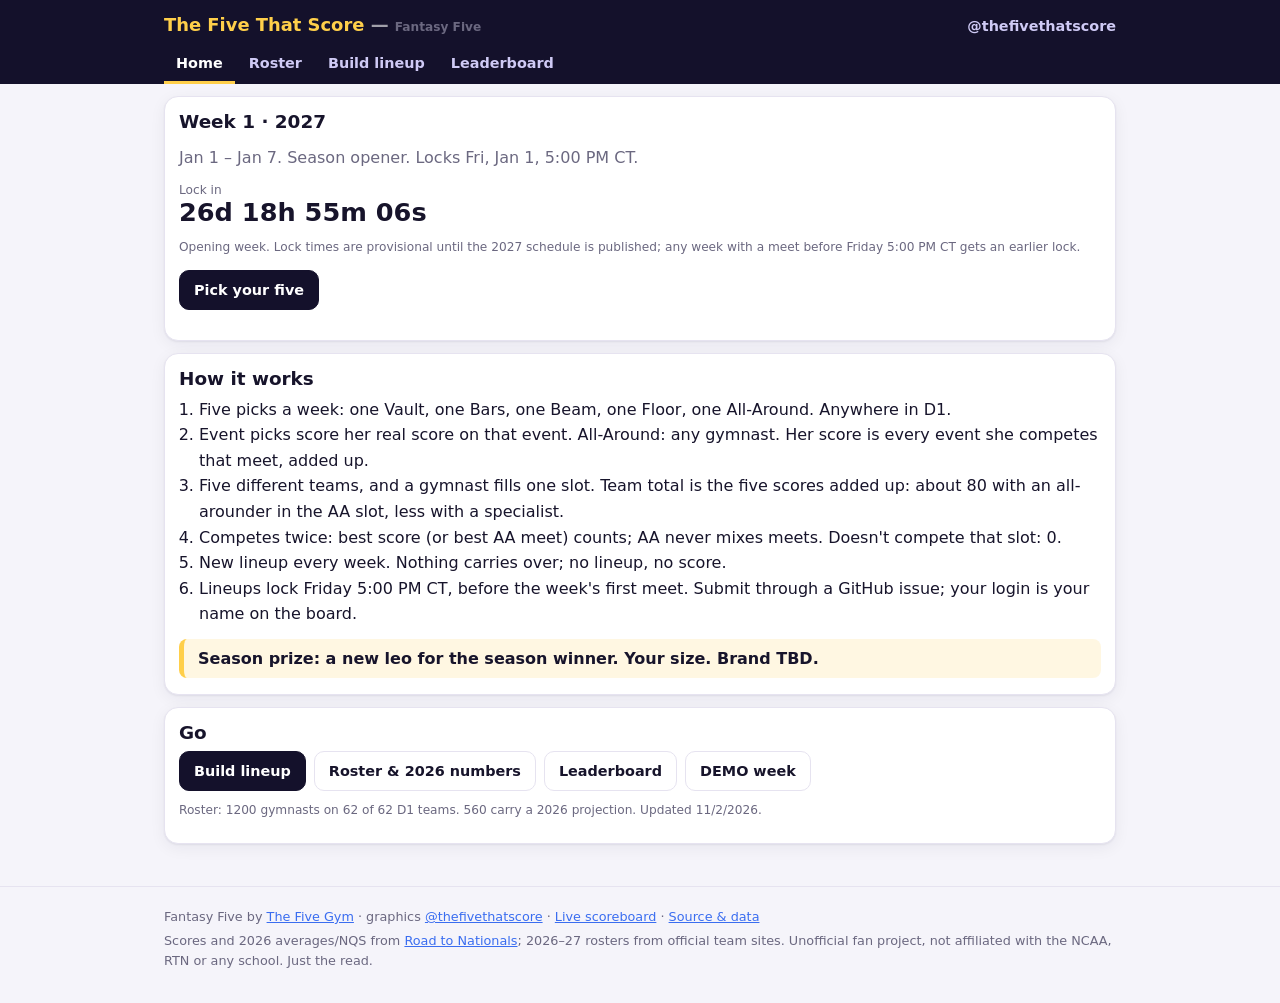
==== index.html @ 1e24a386 "Home: season prize line (new leo, your size, brand TBD). Promo graphics + captions under assets/prom" ====
<!doctype html>
<html lang="en">
<head>
<meta charset="utf-8">
<meta name="viewport" content="width=device-width, initial-scale=1, viewport-fit=cover">
<title>Fantasy Five — The Five That Score</title>
<meta name="description" content="Fantasy Five: five picks a week, one each on Vault, Bars, Beam, Floor and All-Around, from the NCAA D1 women's gymnastics season. By The Five That Score. Just the read.">
<meta property="og:title" content="Fantasy Five — The Five That Score">
<meta property="og:description" content="Five picks: Vault, Bars, Beam, Floor, All-Around. Five teams. Just the read.">
<meta name="twitter:site" content="@thefivethatscore">
<meta name="theme-color" content="#14112b">
<link rel="icon" href="data:image/svg+xml,%3Csvg xmlns='http://www.w3.org/2000/svg' viewBox='0 0 64 64'%3E%3Crect width='64' height='64' rx='14' fill='%2314112b'/%3E%3Ctext x='32' y='44' font-family='Arial,sans-serif' font-size='34' font-weight='700' text-anchor='middle' fill='%23ffcf4a'%3E5%3C/text%3E%3C/svg%3E">
<link rel="stylesheet" href="assets/style.css">
<script src="assets/common.js"></script>
</head>
<body>
<main class="wrap">
  <div id="banner" class="banner" hidden></div>
  <section class="card" id="week">
    <p class="muted">Loading the week…</p>
  </section>
  <section class="card">
    <h2>How it works</h2>
    <ol class="rules">
      <li>Five picks a week: one Vault, one Bars, one Beam, one Floor, one All-Around. Anywhere in D1.</li>
      <li>Event picks score her real score on that event. All-Around: any gymnast. Her score is every event she competes that meet, added up.</li>
      <li>Five different teams, and a gymnast fills one slot. Team total is the five scores added up: about 80 with an all-arounder in the AA slot, less with a specialist.</li>
      <li>Competes twice: best score (or best AA meet) counts; AA never mixes meets. Doesn't compete that slot: 0.</li>
      <li>New lineup every week. Nothing carries over; no lineup, no score.</li>
      <li>Lineups lock Friday 5:00 PM CT, before the week's first meet. Submit through a GitHub issue; your login is your name on the board.</li>
    </ol>
    <p class="prize-line"><b>Season prize:</b> a new leo for the season winner. Your size. Brand TBD.</p>
  </section>
  <section class="card">
    <h2>Go</h2>
    <div class="links">
      <a class="btn primary" href="build.html">Build lineup</a>
      <a class="btn" href="roster.html">Roster &amp; 2026 numbers</a>
      <a class="btn" href="leaderboard.html">Leaderboard</a>
      <a class="btn" id="demo-link" href="leaderboard.html?season=demo">DEMO week</a>
    </div>
    <p class="sub" id="roster-meta"></p>
  </section>
</main>
<script>
FF.chrome('index.html');
(async () => {
  const s = await FF.season();
  const el = document.getElementById('week');
  const w = FF.openWeek(s);
  const g = await FF.gymnasts();
  document.getElementById('roster-meta').textContent = `Roster: ${g.gymnasts.length} gymnasts on ${g.coverage.teams_with_roster} of ${g.coverage.teams_total} D1 teams. ${g.coverage.with_projection} carry a 2026 projection. Updated ${new Date(g.generated_at).toLocaleDateString('en-US', { timeZone: 'America/Chicago' })}.`;
  if (!w) { el.innerHTML = `<h2>${FF.esc(s.season)} season</h2><p>No open week. The season is over or between weeks.</p>`; return; }
  const before = s.weeks.filter(x => new Date(x.lock) < Date.now()).length === 0;
  el.innerHTML = `<h2>${FF.esc(w.label || 'Week ' + w.week)} · ${s.season}</h2>
    <p class="muted">${FF.fmtDate(w.start)} – ${FF.fmtDate(w.end)}. ${before ? 'Season opener.' : ''} Locks ${FF.fmtCT(w.lock)}.</p>
    <div class="kpi"><div><div class="sub">Lock in</div><div class="countdown" id="cd">—</div></div></div>
    ${w.note ? `<p class="sub">${FF.esc(w.note)}</p>` : ''}
    <p><a class="btn primary" href="build.html">Pick your five</a></p>`;
  const cd = document.getElementById('cd');
  const tick = () => { cd.textContent = FF.countdown(new Date(w.lock) - Date.now()); };
  tick(); setInterval(tick, 1000);
})().catch(e => { const b = document.getElementById('banner'); b.hidden = false; b.className = 'banner err'; b.textContent = 'Could not load data: ' + e.message; });
</script>
</body>
</html>
---- assets/style.css ----
/* Fantasy Five — matches the live scoreboard palette (thefivegym.github.io/live-scoreboard) */
:root {
  --bg: #f5f4fa; --card: #fff; --ink: #17142b; --muted: #6b6880; --line: #e6e3f0;
  --brand: #14112b; --accent: #ffcf4a; --live: #e5243b; --final: #2a2740; --up: #3a6df0; --ok: #1f8a4c;
  --radius: 14px; --shadow: 0 1px 2px rgba(20,17,43,.06), 0 4px 16px rgba(20,17,43,.06);
  font-family: system-ui, -apple-system, "Segoe UI", Roboto, "Helvetica Neue", Arial, sans-serif;
  -webkit-text-size-adjust: 100%;
}
@media (prefers-color-scheme: dark) {
  :root { --bg: #0e0c1c; --card: #1a1730; --ink: #f1effa; --muted: #a29fb8; --line: #2c2847; --final: #cfcbe6; --shadow: none; }
}
* { box-sizing: border-box; }
html, body { margin: 0; background: var(--bg); color: var(--ink); }
body { min-height: 100vh; display: flex; flex-direction: column; }
a { color: var(--up); }
.wrap { width: 100%; max-width: 980px; margin: 0 auto; padding: 0 14px; }
main.wrap { flex: 1; padding-top: 12px; padding-bottom: 30px; }
.muted { color: var(--muted); }
.num { font-variant-numeric: tabular-nums; }
h2 { font-size: 1.15rem; margin: 14px 0 8px; }
h3 { font-size: 1rem; margin: 10px 0 6px; }

.site-header { background: var(--brand); color: #fff; padding: 14px 0 0; padding-top: max(14px, env(safe-area-inset-top)); }
.site-header .top { display: flex; flex-wrap: wrap; align-items: baseline; justify-content: space-between; gap: 4px 12px; }
.site-header h1 { margin: 0; font-size: 1.12rem; line-height: 1.25; font-weight: 700; }
.site-header h1 a { color: inherit; text-decoration: none; }
.site-header .brand { color: var(--accent); }
.site-header .dash { opacity: .6; }
.handle { color: #cfcaf5; text-decoration: none; font-size: .9rem; font-weight: 600; }
.handle:hover { color: #fff; text-decoration: underline; }
.tabs { display: flex; gap: 2px; overflow-x: auto; margin-top: 10px; scrollbar-width: none; }
.tabs a { color: #cfcaf5; text-decoration: none; font-weight: 600; font-size: .9rem; padding: 9px 12px 10px; border-bottom: 3px solid transparent; white-space: nowrap; }
.tabs a.on { color: #fff; border-bottom-color: var(--accent); }

.banner { background: #fff6d6; color: #4a3b00; border: 1px solid #f0dc8c; border-radius: 12px; padding: 10px 12px; margin: 6px 0 10px; font-size: .9rem; line-height: 1.5; }
.banner a { color: #6b4e00; font-weight: 600; }
.banner.err { background: #ffe8ea; border-color: #f3b4bb; color: #6d0f19; }
.demo-tag { display: inline-block; background: var(--accent); color: var(--brand); font-weight: 800; font-size: .7rem; letter-spacing: .08em; padding: 2px 7px; border-radius: 6px; vertical-align: middle; }

.card { background: var(--card); border-radius: var(--radius); box-shadow: var(--shadow); border: 1px solid var(--line); padding: 14px; margin-bottom: 12px; }
.card h2:first-child, .card h3:first-child { margin-top: 0; }
.kpi { display: flex; flex-wrap: wrap; gap: 18px; align-items: baseline; }
.kpi .big { font-size: 2rem; font-weight: 800; font-variant-numeric: tabular-nums; letter-spacing: -.01em; }
.countdown { font-size: 1.6rem; font-weight: 800; font-variant-numeric: tabular-nums; }
ol.rules { margin: 0; padding-left: 20px; line-height: 1.6; }
.links { display: flex; flex-wrap: wrap; gap: 8px; }
.btn { display: inline-flex; align-items: center; justify-content: center; gap: 6px; border: 1px solid var(--line); background: var(--card); color: var(--ink); border-radius: 10px; min-height: 40px; padding: 0 14px; font: inherit; font-weight: 600; font-size: .9rem; cursor: pointer; text-decoration: none; }
.btn.primary { background: var(--brand); color: #fff; border-color: var(--brand); }
@media (prefers-color-scheme: dark) { .btn.primary { background: var(--accent); color: var(--brand); border-color: var(--accent); } }
.btn:disabled { opacity: .45; cursor: not-allowed; }
.btn.small { min-height: 30px; padding: 0 9px; font-size: .8rem; }

.controls { display: flex; flex-wrap: wrap; gap: 8px; margin: 6px 0 10px; }
.controls input, .controls select { height: 40px; border: 1px solid var(--line); border-radius: 10px; background: var(--card); color: var(--ink); font: inherit; font-size: .9rem; padding: 0 10px; }
.controls input[type=search] { flex: 1 1 200px; }
.count { font-size: .85rem; color: var(--muted); margin: 0 2px 8px; }

table.t { width: 100%; border-collapse: collapse; font-size: .88rem; }
table.t th, table.t td { padding: 7px 6px; border-bottom: 1px solid var(--line); text-align: left; vertical-align: middle; }
table.t th { font-size: .72rem; text-transform: uppercase; letter-spacing: .05em; color: var(--muted); font-weight: 700; position: sticky; top: 0; background: var(--card); }
table.t td.n, table.t th.n { text-align: right; font-variant-numeric: tabular-nums; }
table.t tr.me td { background: color-mix(in srgb, var(--accent) 22%, transparent); }
.tscroll { overflow-x: auto; }
.sub { font-size: .76rem; color: var(--muted); }
.pill { display: inline-block; font-size: .68rem; font-weight: 700; padding: 1px 6px; border-radius: 999px; background: var(--line); color: var(--muted); }
.pill.new { background: color-mix(in srgb, var(--up) 15%, transparent); color: var(--up); }
.pill.zero { background: color-mix(in srgb, var(--live) 12%, transparent); color: var(--live); }

/* builder */
.board { display: grid; grid-template-columns: 1fr; gap: 10px; }
@media (min-width: 720px) { .board { grid-template-columns: repeat(4, 1fr); } }
.evcol { background: var(--card); border: 1px solid var(--line); border-radius: var(--radius); padding: 10px; box-shadow: var(--shadow); }
.evcol h3 { display: flex; justify-content: space-between; margin: 0 0 8px; font-size: .95rem; }
.slot { display: flex; align-items: center; gap: 6px; min-height: 46px; border: 1px dashed var(--line); border-radius: 10px; padding: 5px 8px; margin-bottom: 6px; cursor: pointer; background: transparent; width: 100%; text-align: left; color: inherit; font: inherit; }
.slot.filled { border-style: solid; }
.slot .nm { flex: 1; min-width: 0; font-weight: 600; font-size: .86rem; line-height: 1.2; overflow: hidden; text-overflow: ellipsis; }
.slot .nm small { display: block; font-weight: 400; color: var(--muted); font-size: .74rem; }
.slot .pj { font-variant-numeric: tabular-nums; font-size: .82rem; color: var(--muted); }
.slot .x { border: 0; background: none; color: var(--muted); font-size: 1.1rem; cursor: pointer; padding: 0 2px; }
.sticky-bar { position: sticky; bottom: 0; background: color-mix(in srgb, var(--bg) 92%, transparent); backdrop-filter: blur(8px); border-top: 1px solid var(--line); padding: 10px 0; margin-top: 12px; padding-bottom: max(10px, env(safe-area-inset-bottom)); }
.sticky-bar .wrap { display: flex; flex-wrap: wrap; gap: 8px; align-items: center; justify-content: space-between; }
.errors { color: var(--live); font-size: .85rem; margin: 6px 0; padding-left: 18px; }
.ok { color: var(--ok); font-size: .85rem; }
dialog.picker { width: min(620px, 96vw); max-height: 86vh; border: 1px solid var(--line); border-radius: var(--radius); background: var(--card); color: var(--ink); padding: 0; }
dialog.picker::backdrop { background: rgba(10,8,25,.5); }
.picker .ph { padding: 12px; border-bottom: 1px solid var(--line); position: sticky; top: 0; background: var(--card); }
.picker .pl { overflow-y: auto; max-height: 62vh; }
.picker .row { display: flex; gap: 8px; align-items: center; width: 100%; padding: 9px 12px; border: 0; border-bottom: 1px solid var(--line); background: none; color: inherit; font: inherit; text-align: left; cursor: pointer; }
.picker .row:disabled { opacity: .4; cursor: default; }
.picker .row .nm { flex: 1; }
textarea.json { width: 100%; min-height: 120px; font: .78rem ui-monospace, monospace; border: 1px solid var(--line); border-radius: 10px; background: var(--card); color: var(--ink); padding: 8px; }

.site-footer { border-top: 1px solid var(--line); padding: 16px 0 28px; font-size: .8rem; color: var(--muted); line-height: 1.55; }
.site-footer p { margin: 4px 0; }
canvas.cardcanvas { width: 100%; max-width: 540px; height: auto; border-radius: 12px; box-shadow: var(--shadow); display: block; }
.slot.clash { border-color: var(--live); background: color-mix(in srgb, var(--live) 8%, transparent); }
.slotlab { display: inline-block; min-width: 34px; font-weight: 800; font-size: .78rem; color: var(--muted); letter-spacing: .04em; }
#board .slot { min-height: 54px; }

/* season prize line on home */
.prize-line { margin: 12px 0 2px; padding: 10px 14px; border-left: 5px solid var(--accent); background: color-mix(in srgb, var(--accent) 16%, transparent); border-radius: 8px; font-weight: 600; }
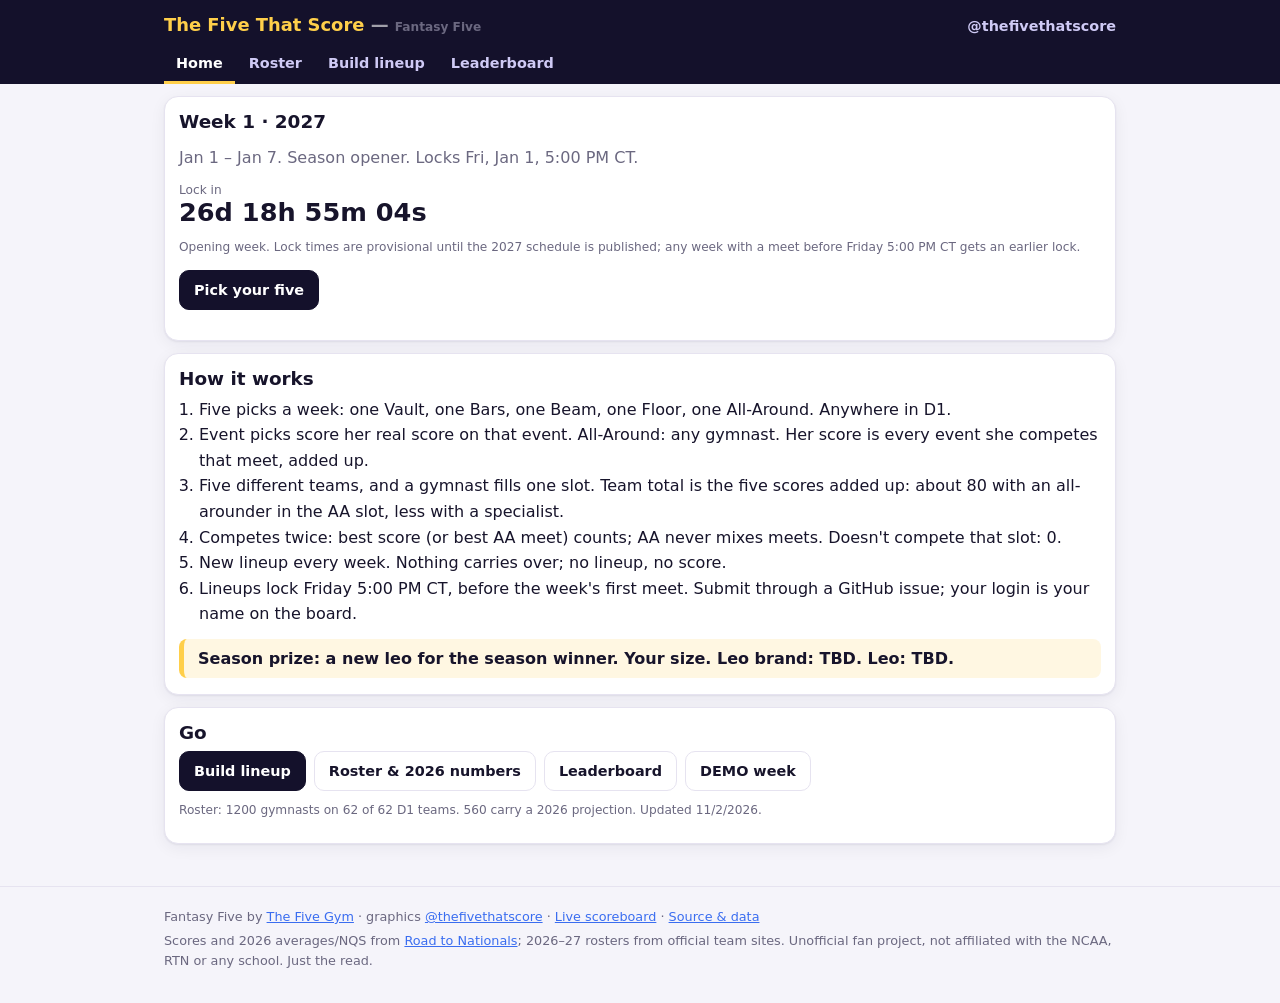
==== commit a1ff8c5b: "Promo + home: two prize tags (Leo Brand: TBD, Leo: TBD)" ====
--- a/index.html
+++ b/index.html
@@ -29,7 +29,7 @@
       <li>New lineup every week. Nothing carries over; no lineup, no score.</li>
       <li>Lineups lock Friday 5:00 PM CT, before the week's first meet. Submit through a GitHub issue; your login is your name on the board.</li>
     </ol>
-    <p class="prize-line"><b>Season prize:</b> a new leo for the season winner. Your size. Brand TBD.</p>
+    <p class="prize-line"><b>Season prize:</b> a new leo for the season winner. Your size. Leo brand: TBD. Leo: TBD.</p>
   </section>
   <section class="card">
     <h2>Go</h2>
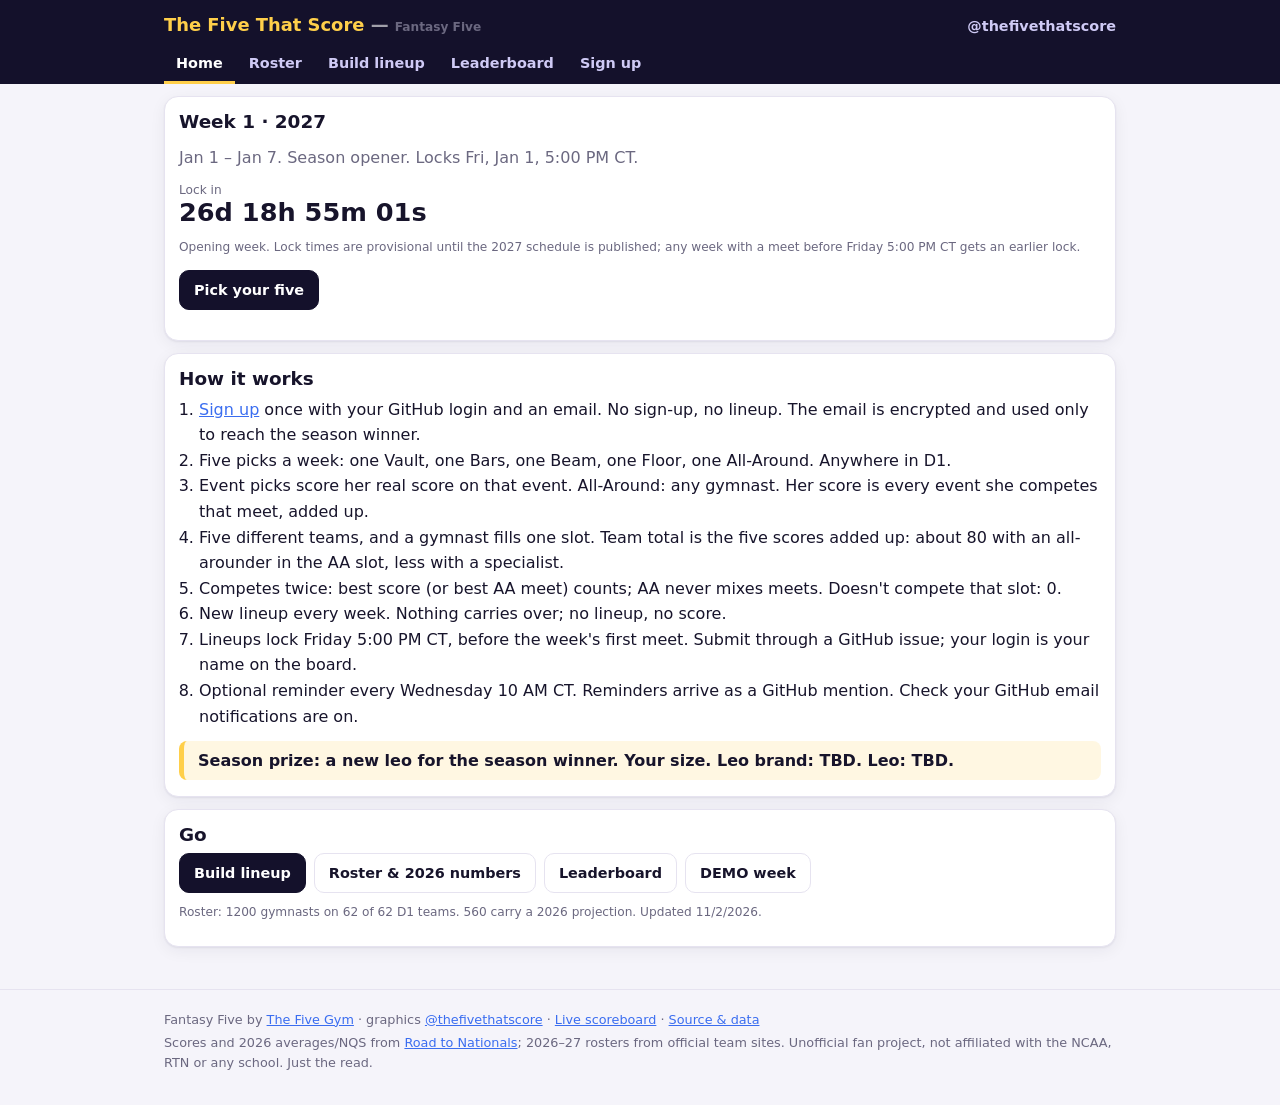
==== commit d03fd3ec: "Sign-up (required, email encrypted in browser with RSA-OAEP), signup workflow, lineup gate, weekly r" ====
--- a/index.html
+++ b/index.html
@@ -22,12 +22,14 @@
   <section class="card">
     <h2>How it works</h2>
     <ol class="rules">
+      <li><a href="signup.html">Sign up</a> once with your GitHub login and an email. No sign-up, no lineup. The email is encrypted and used only to reach the season winner.</li>
       <li>Five picks a week: one Vault, one Bars, one Beam, one Floor, one All-Around. Anywhere in D1.</li>
       <li>Event picks score her real score on that event. All-Around: any gymnast. Her score is every event she competes that meet, added up.</li>
       <li>Five different teams, and a gymnast fills one slot. Team total is the five scores added up: about 80 with an all-arounder in the AA slot, less with a specialist.</li>
       <li>Competes twice: best score (or best AA meet) counts; AA never mixes meets. Doesn't compete that slot: 0.</li>
       <li>New lineup every week. Nothing carries over; no lineup, no score.</li>
       <li>Lineups lock Friday 5:00 PM CT, before the week's first meet. Submit through a GitHub issue; your login is your name on the board.</li>
+      <li>Optional reminder every Wednesday 10 AM CT. Reminders arrive as a GitHub mention. Check your GitHub email notifications are on.</li>
     </ol>
     <p class="prize-line"><b>Season prize:</b> a new leo for the season winner. Your size. Leo brand: TBD. Leo: TBD.</p>
   </section>
--- a/assets/style.css
+++ b/assets/style.css
@@ -99,3 +99,10 @@
 
 /* season prize line on home */
 .prize-line { margin: 12px 0 2px; padding: 10px 14px; border-left: 5px solid var(--accent); background: color-mix(in srgb, var(--accent) 16%, transparent); border-radius: 8px; font-weight: 600; }
+
+/* sign-up form */
+.field { display: flex; flex-direction: column; gap: 6px; margin: 6px 0 10px; font-size: .92rem; }
+.field input { font: inherit; padding: 10px 12px; border: 1px solid var(--line); border-radius: 10px; background: var(--card); color: var(--ink); max-width: 420px; }
+.check { display: flex; gap: 8px; align-items: center; font-size: .92rem; margin-bottom: 8px; }
+#err { color: var(--live); min-height: 1em; }
+.signup-note { margin: 4px 0 10px; padding: 8px 12px; border-left: 4px solid var(--accent); border-radius: 6px; font-size: .9rem; }
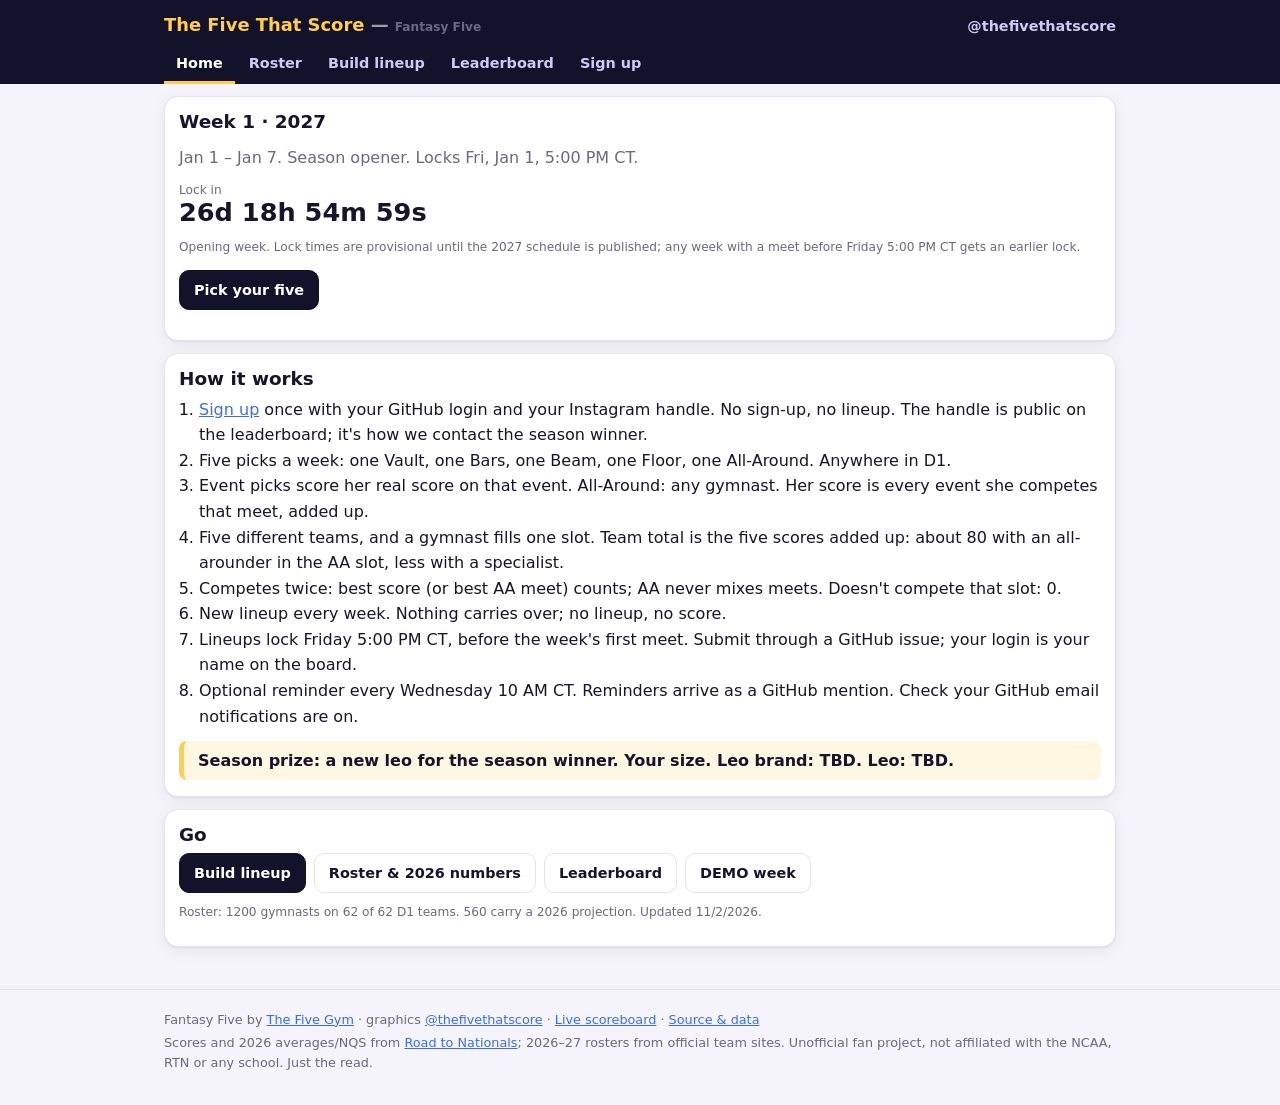
==== commit 7d46c036: "Sign-up by Instagram handle (plain, public): drop email encryption; IG on leaderboard, player page, " ====
--- a/index.html
+++ b/index.html
@@ -22,7 +22,7 @@
   <section class="card">
     <h2>How it works</h2>
     <ol class="rules">
-      <li><a href="signup.html">Sign up</a> once with your GitHub login and an email. No sign-up, no lineup. The email is encrypted and used only to reach the season winner.</li>
+      <li><a href="signup.html">Sign up</a> once with your GitHub login and your Instagram handle. No sign-up, no lineup. The handle is public on the leaderboard; it's how we contact the season winner.</li>
       <li>Five picks a week: one Vault, one Bars, one Beam, one Floor, one All-Around. Anywhere in D1.</li>
       <li>Event picks score her real score on that event. All-Around: any gymnast. Her score is every event she competes that meet, added up.</li>
       <li>Five different teams, and a gymnast fills one slot. Team total is the five scores added up: about 80 with an all-arounder in the AA slot, less with a specialist.</li>
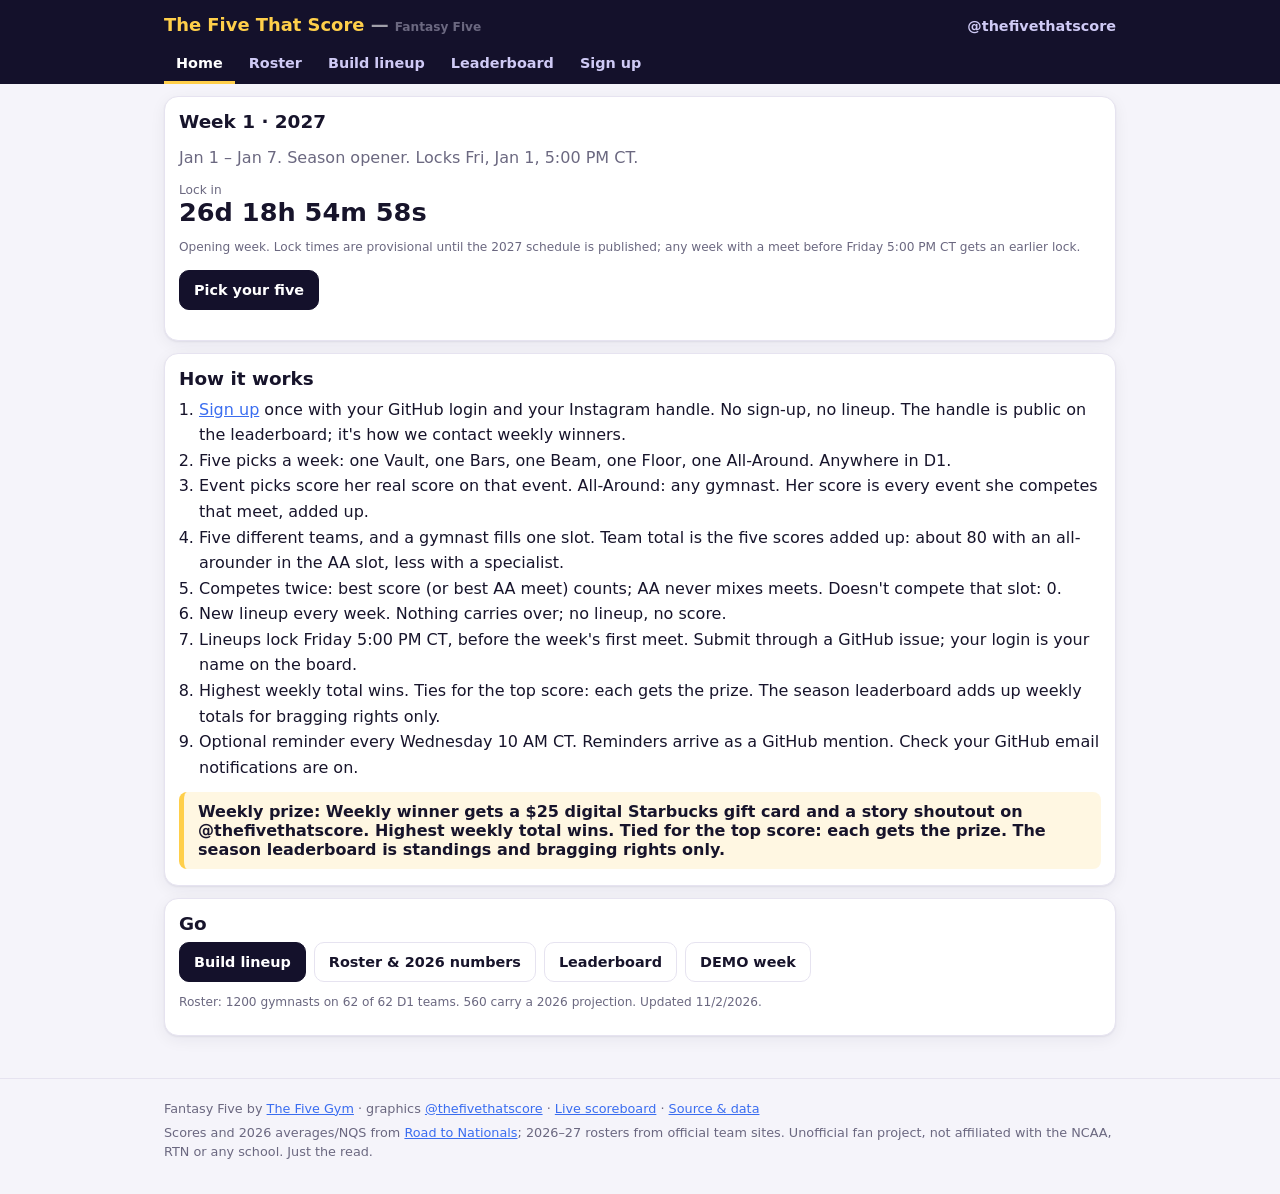
==== commit 6f014670: "Weekly prize replaces season prize: $25 Starbucks gift card + story shoutout; ties each win; winner." ====
--- a/index.html
+++ b/index.html
@@ -22,16 +22,17 @@
   <section class="card">
     <h2>How it works</h2>
     <ol class="rules">
-      <li><a href="signup.html">Sign up</a> once with your GitHub login and your Instagram handle. No sign-up, no lineup. The handle is public on the leaderboard; it's how we contact the season winner.</li>
+      <li><a href="signup.html">Sign up</a> once with your GitHub login and your Instagram handle. No sign-up, no lineup. The handle is public on the leaderboard; it's how we contact weekly winners.</li>
       <li>Five picks a week: one Vault, one Bars, one Beam, one Floor, one All-Around. Anywhere in D1.</li>
       <li>Event picks score her real score on that event. All-Around: any gymnast. Her score is every event she competes that meet, added up.</li>
       <li>Five different teams, and a gymnast fills one slot. Team total is the five scores added up: about 80 with an all-arounder in the AA slot, less with a specialist.</li>
       <li>Competes twice: best score (or best AA meet) counts; AA never mixes meets. Doesn't compete that slot: 0.</li>
       <li>New lineup every week. Nothing carries over; no lineup, no score.</li>
       <li>Lineups lock Friday 5:00 PM CT, before the week's first meet. Submit through a GitHub issue; your login is your name on the board.</li>
+      <li>Highest weekly total wins. Ties for the top score: each gets the prize. The season leaderboard adds up weekly totals for bragging rights only.</li>
       <li>Optional reminder every Wednesday 10 AM CT. Reminders arrive as a GitHub mention. Check your GitHub email notifications are on.</li>
     </ol>
-    <p class="prize-line"><b>Season prize:</b> a new leo for the season winner. Your size. Leo brand: TBD. Leo: TBD.</p>
+    <p class="prize-line"><b>Weekly prize:</b> Weekly winner gets a $25 digital Starbucks gift card and a story shoutout on @thefivethatscore. Highest weekly total wins. Tied for the top score: each gets the prize. The season leaderboard is standings and bragging rights only.</p>
   </section>
   <section class="card">
     <h2>Go</h2>
--- a/assets/style.css
+++ b/assets/style.css
@@ -97,7 +97,7 @@
 .slotlab { display: inline-block; min-width: 34px; font-weight: 800; font-size: .78rem; color: var(--muted); letter-spacing: .04em; }
 #board .slot { min-height: 54px; }
 
-/* season prize line on home */
+/* weekly prize line (home, leaderboard) */
 .prize-line { margin: 12px 0 2px; padding: 10px 14px; border-left: 5px solid var(--accent); background: color-mix(in srgb, var(--accent) 16%, transparent); border-radius: 8px; font-weight: 600; }
 
 /* sign-up form */
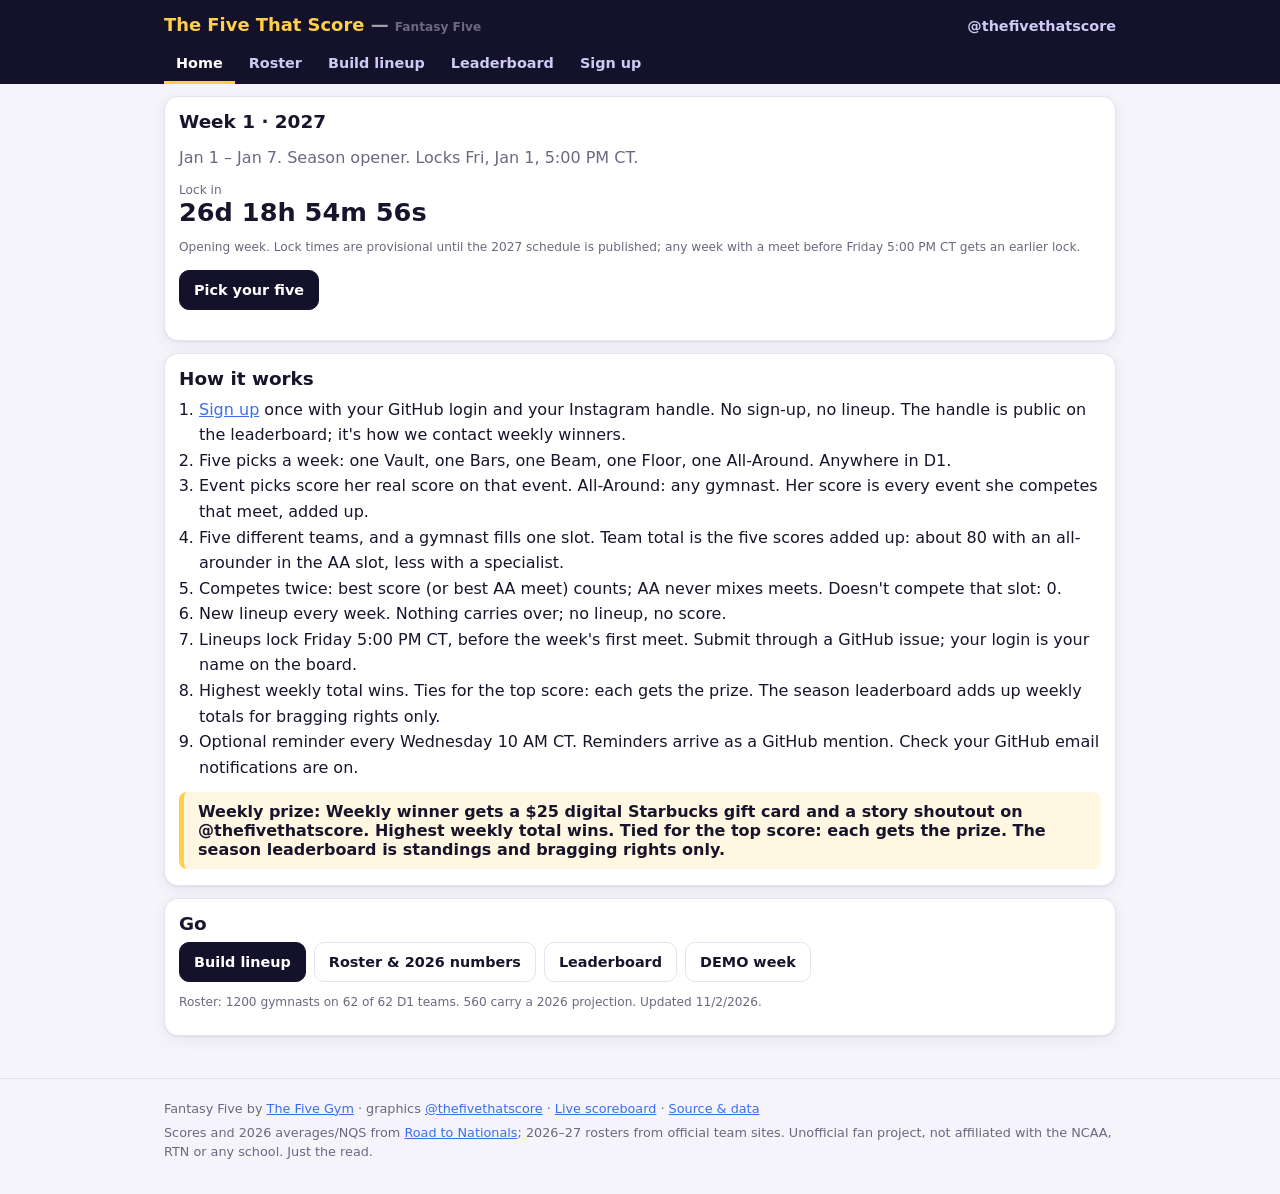
==== commit 935221de: "Link-preview cards: 1200x630 card image + Open Graph/Twitter summary_large_image meta on every page " ====
--- a/index.html
+++ b/index.html
@@ -5,9 +5,24 @@
 <meta name="viewport" content="width=device-width, initial-scale=1, viewport-fit=cover">
 <title>Fantasy Five — The Five That Score</title>
 <meta name="description" content="Fantasy Five: five picks a week, one each on Vault, Bars, Beam, Floor and All-Around, from the NCAA D1 women's gymnastics season. By The Five That Score. Just the read.">
+<link rel="canonical" href="https://thefivegym.github.io/fantasy-five/">
+<meta property="og:type" content="website">
+<meta property="og:site_name" content="Fantasy Five">
+<meta property="og:url" content="https://thefivegym.github.io/fantasy-five/">
 <meta property="og:title" content="Fantasy Five — The Five That Score">
-<meta property="og:description" content="Five picks: Vault, Bars, Beam, Floor, All-Around. Five teams. Just the read.">
+<meta property="og:description" content="5 picks a week: Vault, Bars, Beam, Floor + one All-Around. Any D1 gymnast, five different teams. Weekly prize: $25 Starbucks gift card + story shoutout. Starts January. Just the read.">
+<meta property="og:image" content="https://thefivegym.github.io/fantasy-five/assets/promo/fantasy-five-card-1200x630.png">
+<meta property="og:image:secure_url" content="https://thefivegym.github.io/fantasy-five/assets/promo/fantasy-five-card-1200x630.png">
+<meta property="og:image:type" content="image/png">
+<meta property="og:image:width" content="1200">
+<meta property="og:image:height" content="630">
+<meta property="og:image:alt" content="Fantasy Five by The Five That Score: 5 picks a week, Vault, Bars, Beam, Floor plus one All-Around. Any D1 gymnast, five different teams. Weekly prize: $25 Starbucks gift card + a story shoutout. Starts January. thefivegym.github.io/fantasy-five">
+<meta name="twitter:card" content="summary_large_image">
 <meta name="twitter:site" content="@thefivethatscore">
+<meta name="twitter:title" content="Fantasy Five — The Five That Score">
+<meta name="twitter:description" content="5 picks a week: Vault, Bars, Beam, Floor + one All-Around. Any D1 gymnast, five different teams. Weekly prize: $25 Starbucks gift card + story shoutout. Starts January. Just the read.">
+<meta name="twitter:image" content="https://thefivegym.github.io/fantasy-five/assets/promo/fantasy-five-card-1200x630.png">
+<meta name="twitter:image:alt" content="Fantasy Five by The Five That Score: 5 picks a week, Vault, Bars, Beam, Floor plus one All-Around. Any D1 gymnast, five different teams. Weekly prize: $25 Starbucks gift card + a story shoutout. Starts January. thefivegym.github.io/fantasy-five">
 <meta name="theme-color" content="#14112b">
 <link rel="icon" href="data:image/svg+xml,%3Csvg xmlns='http://www.w3.org/2000/svg' viewBox='0 0 64 64'%3E%3Crect width='64' height='64' rx='14' fill='%2314112b'/%3E%3Ctext x='32' y='44' font-family='Arial,sans-serif' font-size='34' font-weight='700' text-anchor='middle' fill='%23ffcf4a'%3E5%3C/text%3E%3C/svg%3E">
 <link rel="stylesheet" href="assets/style.css">
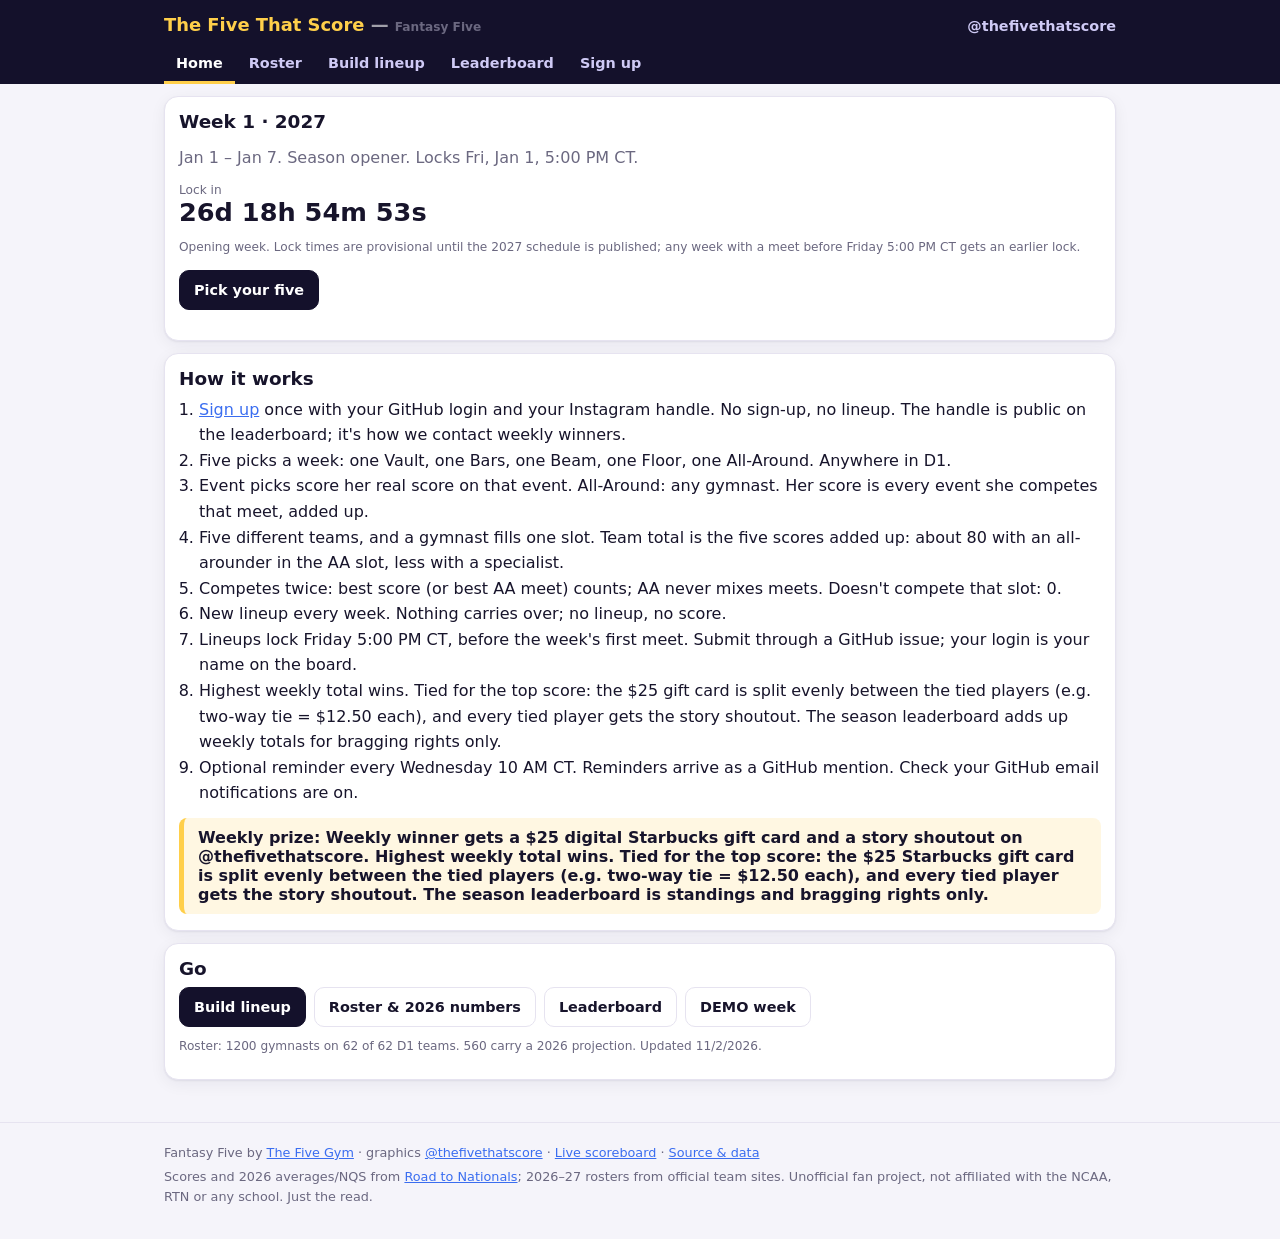
==== commit d2769de8: "Ties split the weekly prize: $25 gift card split evenly to the cent, every tied player gets the shou" ====
--- a/index.html
+++ b/index.html
@@ -44,10 +44,10 @@
       <li>Competes twice: best score (or best AA meet) counts; AA never mixes meets. Doesn't compete that slot: 0.</li>
       <li>New lineup every week. Nothing carries over; no lineup, no score.</li>
       <li>Lineups lock Friday 5:00 PM CT, before the week's first meet. Submit through a GitHub issue; your login is your name on the board.</li>
-      <li>Highest weekly total wins. Ties for the top score: each gets the prize. The season leaderboard adds up weekly totals for bragging rights only.</li>
+      <li>Highest weekly total wins. Tied for the top score: the $25 gift card is split evenly between the tied players (e.g. two-way tie = $12.50 each), and every tied player gets the story shoutout. The season leaderboard adds up weekly totals for bragging rights only.</li>
       <li>Optional reminder every Wednesday 10 AM CT. Reminders arrive as a GitHub mention. Check your GitHub email notifications are on.</li>
     </ol>
-    <p class="prize-line"><b>Weekly prize:</b> Weekly winner gets a $25 digital Starbucks gift card and a story shoutout on @thefivethatscore. Highest weekly total wins. Tied for the top score: each gets the prize. The season leaderboard is standings and bragging rights only.</p>
+    <p class="prize-line"><b>Weekly prize:</b> Weekly winner gets a $25 digital Starbucks gift card and a story shoutout on @thefivethatscore. Highest weekly total wins. Tied for the top score: the $25 Starbucks gift card is split evenly between the tied players (e.g. two-way tie = $12.50 each), and every tied player gets the story shoutout. The season leaderboard is standings and bragging rights only.</p>
   </section>
   <section class="card">
     <h2>Go</h2>
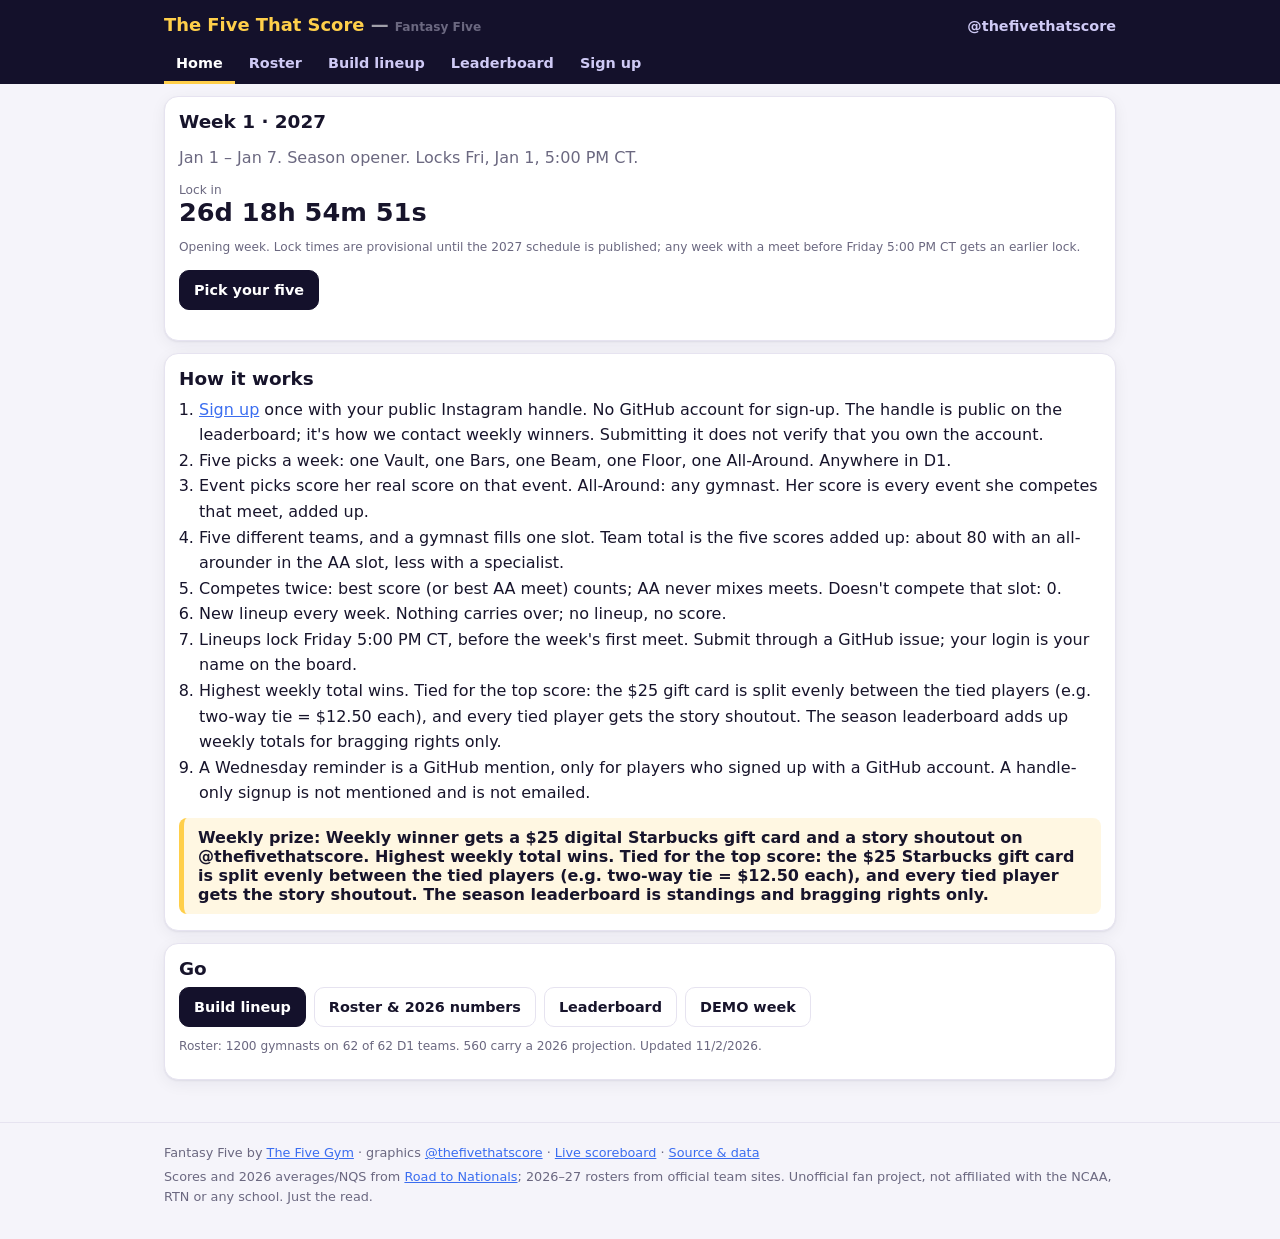
==== commit 19b8fe66: "Sign up with a public Instagram handle on the site The signup page submits a handle instead of openi" ====
--- a/index.html
+++ b/index.html
@@ -37,7 +37,7 @@
   <section class="card">
     <h2>How it works</h2>
     <ol class="rules">
-      <li><a href="signup.html">Sign up</a> once with your GitHub login and your Instagram handle. No sign-up, no lineup. The handle is public on the leaderboard; it's how we contact weekly winners.</li>
+      <li><a href="signup.html">Sign up</a> once with your public Instagram handle. No GitHub account for sign-up. The handle is public on the leaderboard; it's how we contact weekly winners. Submitting it does not verify that you own the account.</li>
       <li>Five picks a week: one Vault, one Bars, one Beam, one Floor, one All-Around. Anywhere in D1.</li>
       <li>Event picks score her real score on that event. All-Around: any gymnast. Her score is every event she competes that meet, added up.</li>
       <li>Five different teams, and a gymnast fills one slot. Team total is the five scores added up: about 80 with an all-arounder in the AA slot, less with a specialist.</li>
@@ -45,7 +45,7 @@
       <li>New lineup every week. Nothing carries over; no lineup, no score.</li>
       <li>Lineups lock Friday 5:00 PM CT, before the week's first meet. Submit through a GitHub issue; your login is your name on the board.</li>
       <li>Highest weekly total wins. Tied for the top score: the $25 gift card is split evenly between the tied players (e.g. two-way tie = $12.50 each), and every tied player gets the story shoutout. The season leaderboard adds up weekly totals for bragging rights only.</li>
-      <li>Optional reminder every Wednesday 10 AM CT. Reminders arrive as a GitHub mention. Check your GitHub email notifications are on.</li>
+      <li>A Wednesday reminder is a GitHub mention, only for players who signed up with a GitHub account. A handle-only signup is not mentioned and is not emailed.</li>
     </ol>
     <p class="prize-line"><b>Weekly prize:</b> Weekly winner gets a $25 digital Starbucks gift card and a story shoutout on @thefivethatscore. Highest weekly total wins. Tied for the top score: the $25 Starbucks gift card is split evenly between the tied players (e.g. two-way tie = $12.50 each), and every tied player gets the story shoutout. The season leaderboard is standings and bragging rights only.</p>
   </section>
--- a/assets/style.css
+++ b/assets/style.css
@@ -105,4 +105,6 @@
 .field input { font: inherit; padding: 10px 12px; border: 1px solid var(--line); border-radius: 10px; background: var(--card); color: var(--ink); max-width: 420px; }
 .check { display: flex; gap: 8px; align-items: center; font-size: .92rem; margin-bottom: 8px; }
 #err { color: var(--live); min-height: 1em; }
+#err.ok { color: var(--ok); font-size: .95rem; font-weight: 700; }
+.hp { position: absolute; left: -10000px; width: 1px; height: 1px; overflow: hidden; }
 .signup-note { margin: 4px 0 10px; padding: 8px 12px; border-left: 4px solid var(--accent); border-radius: 6px; font-size: .9rem; }
